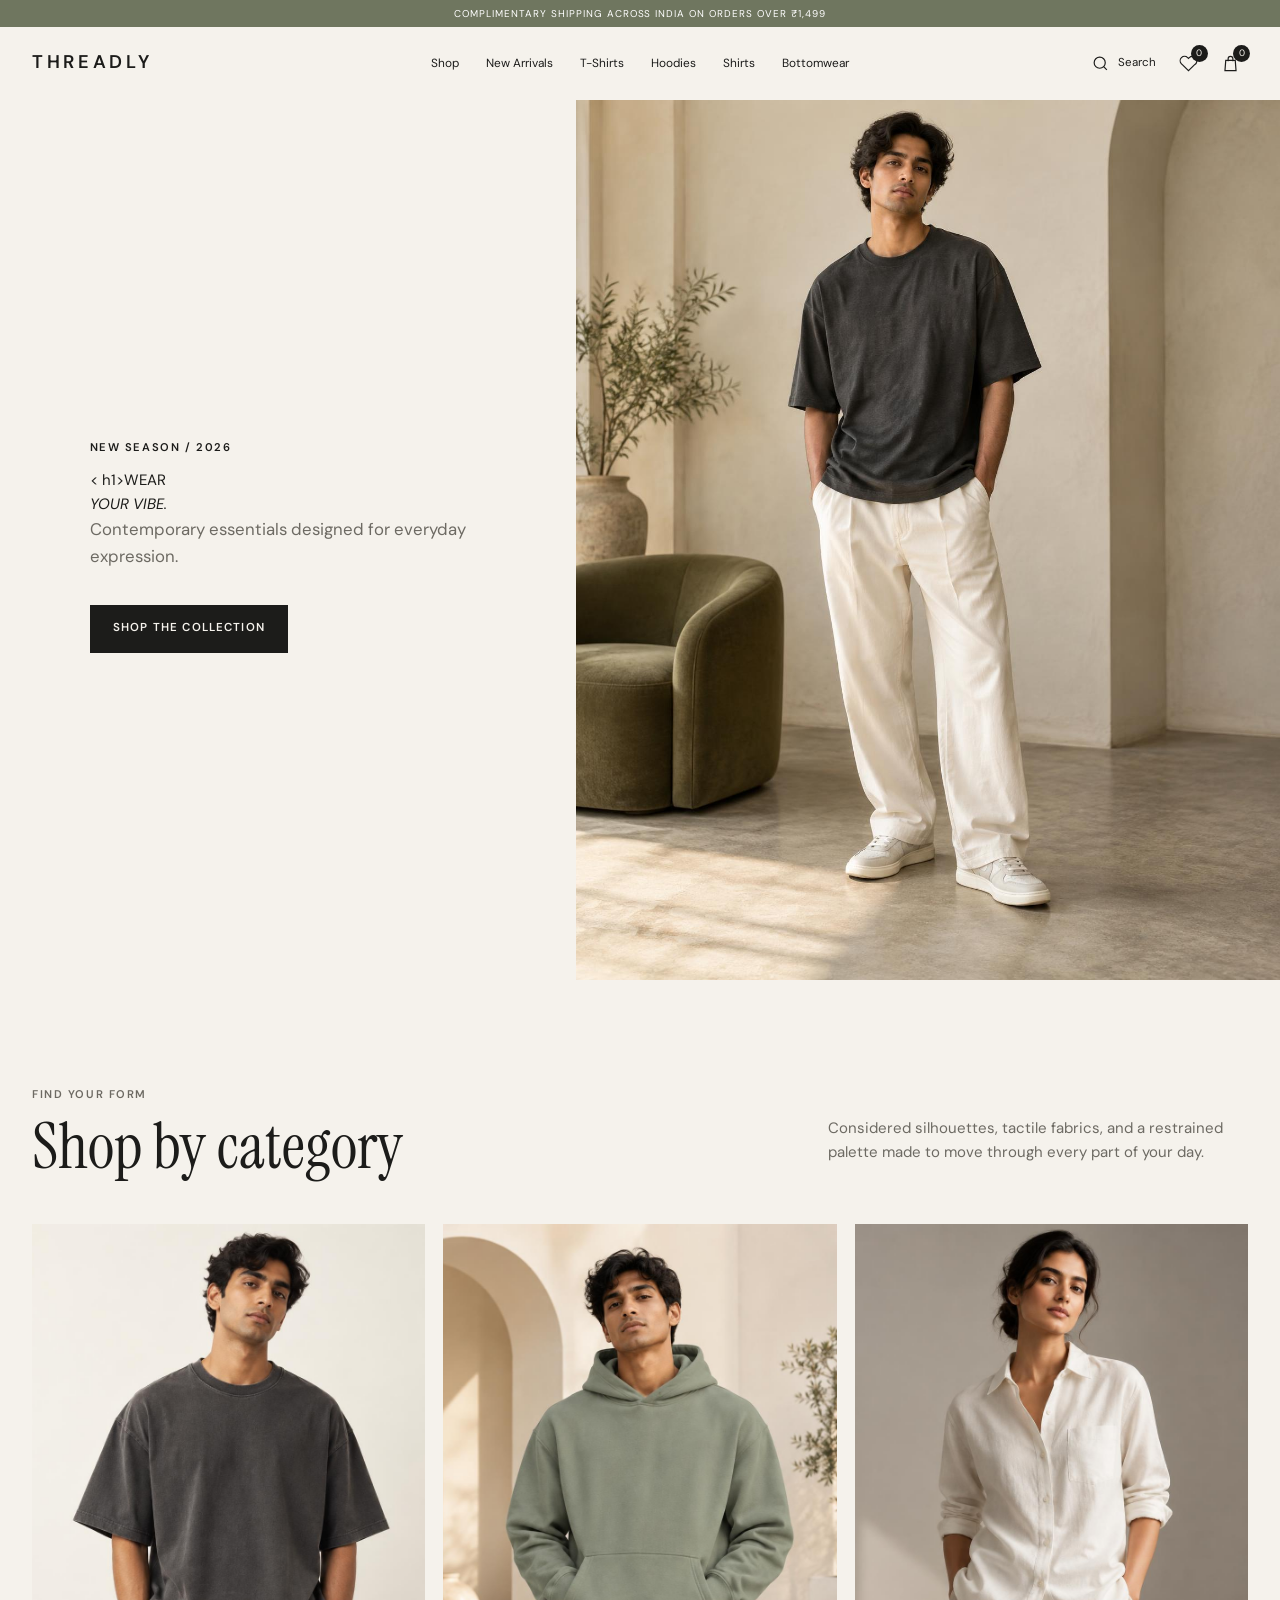
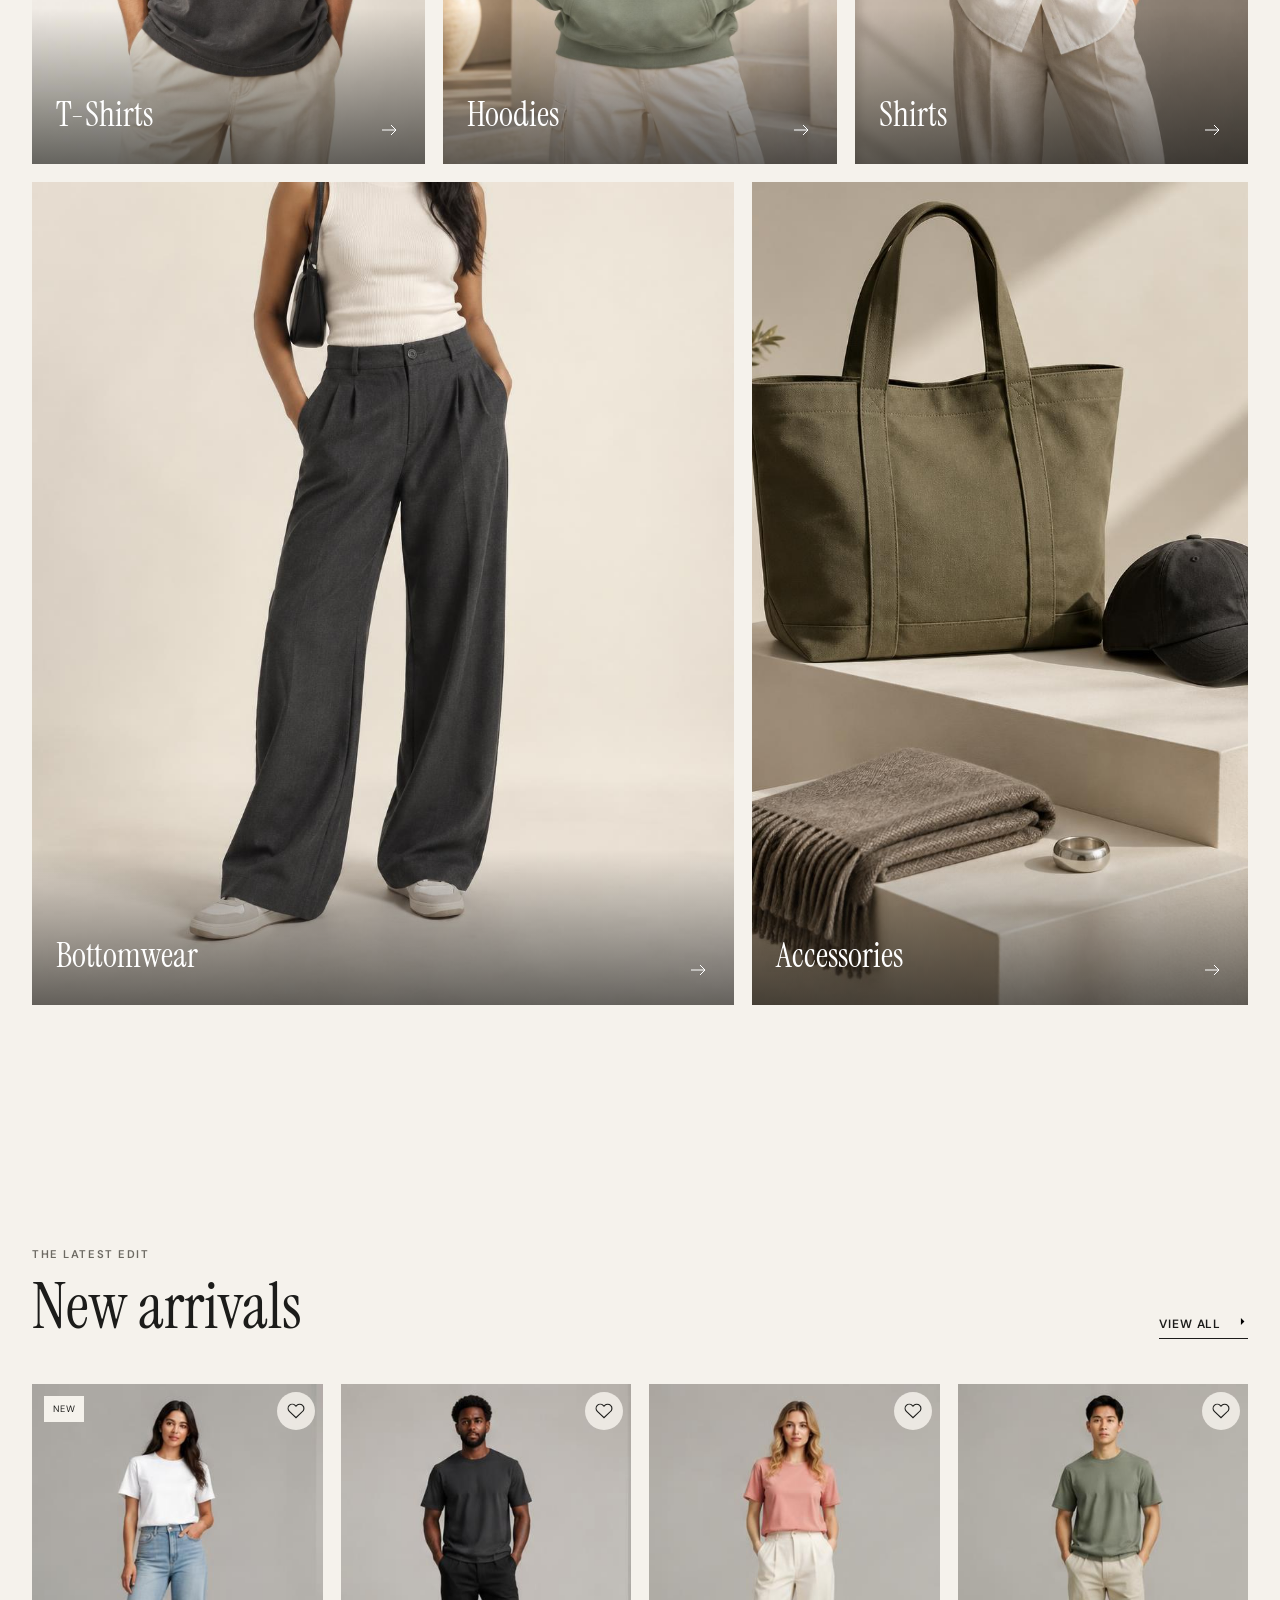
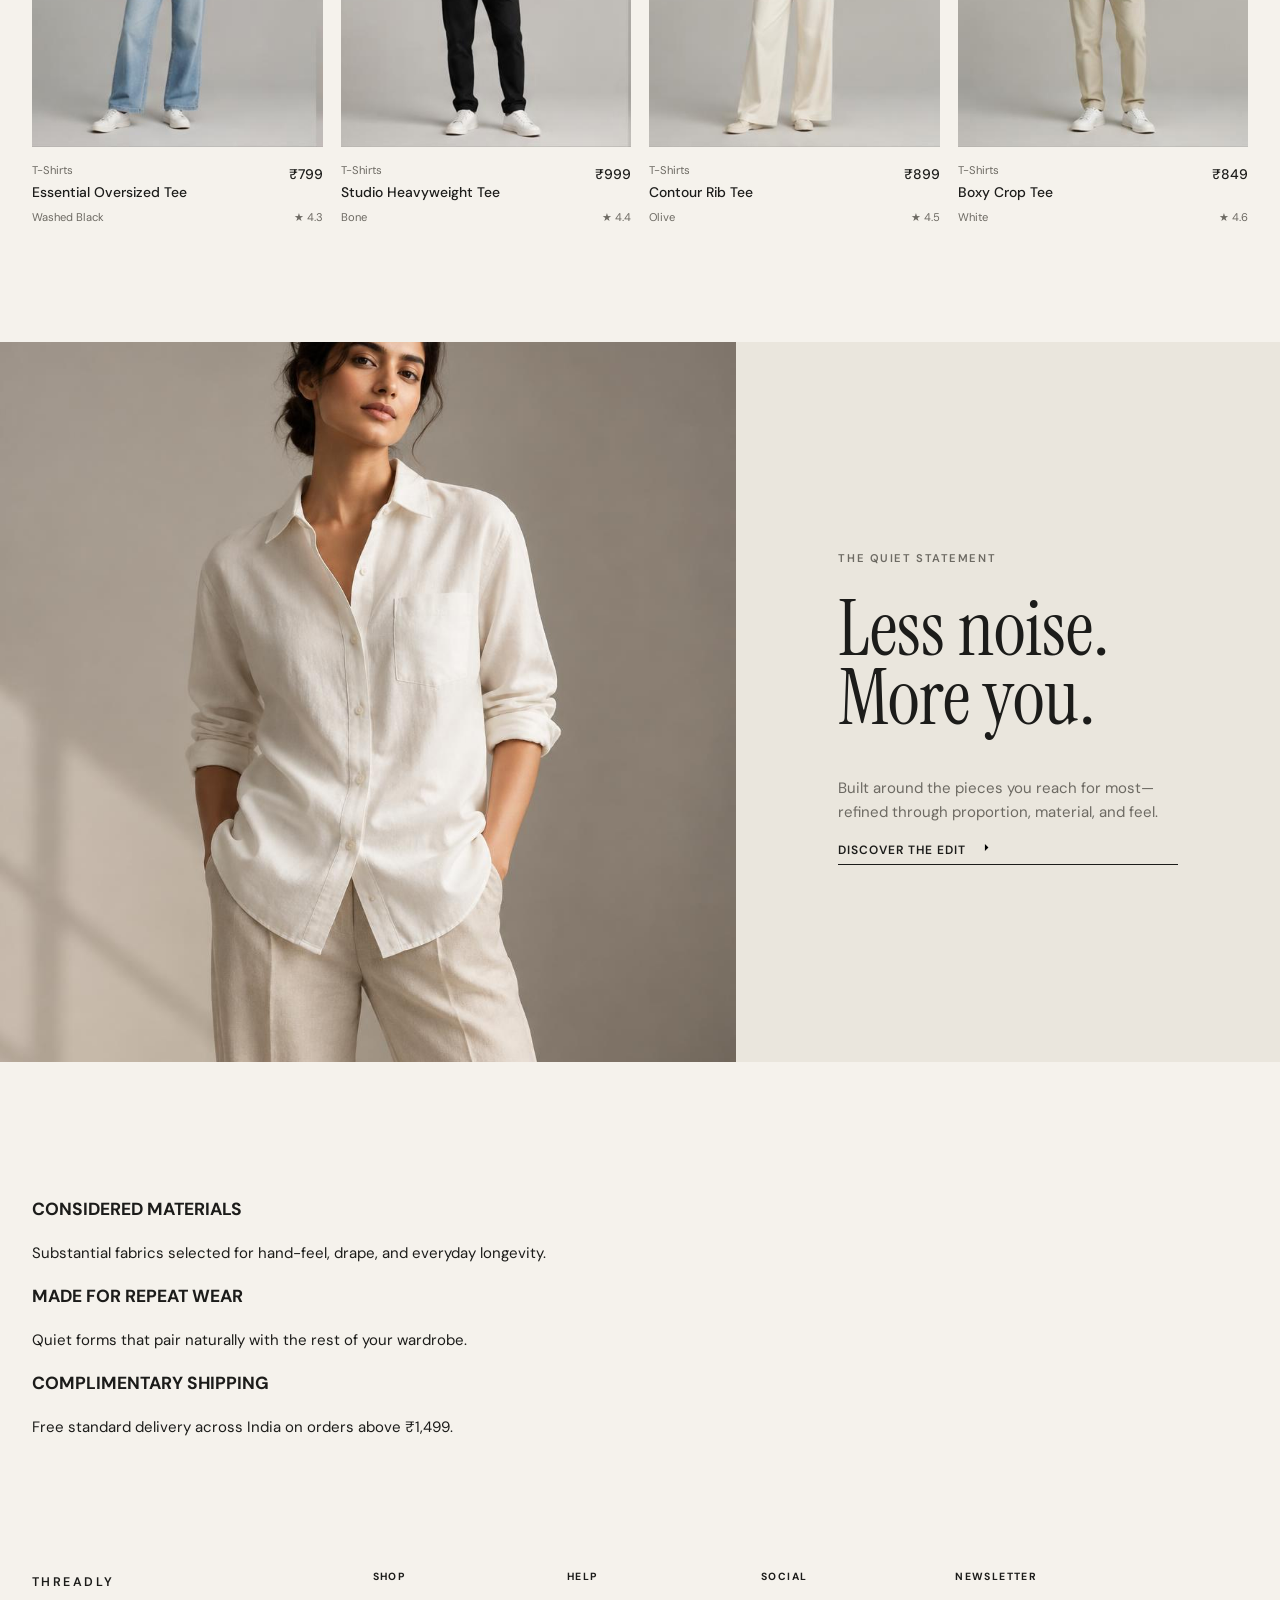
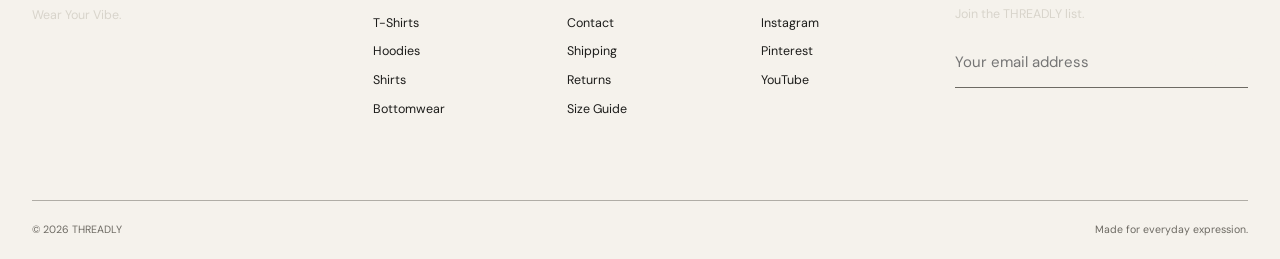
==== index.html @ 4865bc7b "first commit" ====
<!doctype html>
<html lang="en">

<head>
    <meta charset="UTF-8">
    <meta name="viewport" content="width=device-width,initial-scale=1">
    <meta name="description" content="THREADLY — contemporary essentials for everyday expression.">
    <title>THREADLY — Wear Your Vibe.</title>
    <link rel="icon" href="images/logo/favicon.svg">
    <link rel="preconnect" href="https://fonts.googleapis.com">
    <link rel="preconnect" href="https://fonts.gstatic.com" crossorigin>
    <link href="https://fonts.googleapis.com/css2?family=Inter:wght@300;400;500;600;700&display=swap" rel="stylesheet">
    <link rel="stylesheet" href="style.css">
</head>

<body>
    <header class="site-header" data-site-header></header>
    <main id="main">
        <section class="hero">
            <div class="hero-copy">
                <p class="eyebrow">NEW SEASON / 2026</p>
                < h1>WEAR<br><em>YOUR VIBE.</em></h1>
                    <p>Contemporary essentials designed for everyday expression.</p><a class="button"
                        href="products.html">Shop the collection</a>
            </div>
            <div class="hero-image"><img src="images/banners/hero.jpg"
                    alt="Model wearing a charcoal oversized tee and ivory trousers" width="1280" height="1600"></div>
        </section>
        <section class="section shell">
            <div class="section-heading fade-in">
                <div>
                    <p class="eyebrow">FIND YOUR FORM</p>
                    <h2>Shop by category</h2>
                </div>
                <p>Considered silhouettes, tactile fabrics, and a restrained palette made to move through every part of
                    your day.</p>
            </div>
            <div class="category-grid" data-categories></div>
        </section>
        <section class="section shell">
            <div class="section-heading fade-in">
                <div>
                    <p class="eyebrow">THE LATEST EDIT</p>
                    <h2>New arrivals</h2>
                </div><a class="text-link" href="products.html?sort=newest">View all <span data-arrow></span></a>
            </div>
            <div class="product-grid" data-featured></div>
        </section>
        <section class="editorial-band"><img src="images/products/shirts.jpg" alt="Model wearing a relaxed ivory shirt"
                width="1024" height="1200" loading="lazy">
            <div class="editorial-copy fade-in">
                <p class="eyebrow">THE QUIET STATEMENT</p>
                <h2>Less noise.<br>More you.</h2>
                <p>Built around the pieces you reach for most—refined through proportion, material, and feel.</p><a
                    class="text-link" href="products.html">Discover the edit <span data-arrow></span></a>
            </div>
        </section>
        <section class="section shell">
            <div class("values">
                <article class("value">
                    <h3>CONSIDERED MATERIALS</h3>
                    <p>Substantial fabrics selected for hand-feel, drape, and everyday longevity.</p>
                </article>
                <article class("value">
                    <h3>MADE FOR REPEAT WEAR</h3>
                    <p>Quiet forms that pair naturally with the rest of your wardrobe.</p>
                </article>
                <article class("value">
                    <h3>COMPLIMENTARY SHIPPING</h3>
                    <p>Free standard delivery across India on orders above ₹1,499.</p>
                </article>
            </div>
        </section>
    </main>
    <footer class("site-footer" data-site-footer></footer>
    <script src="script.js"></script>
</body>

</html>
---- style.css ----
/* ===== css/style.css ===== */
@import url('https://fonts.googleapis.com/css2?family=DM+Sans:wght@400;500;600&family=Instrument+Serif:ital@0;1&display=swap');

:root {
    --color-bg: #F5F2EC;
    --color-surface: #EAE6DD;
    --color-text: #1C1C1A;
    --color-muted: #6D6A63;
    --color-accent: #6F765F;
    --color-accent-light: #DDE0D4;
    --color-white: #FFFFFF;
    --color-border: #D8D4CB;
    --font-ui: "DM Sans", sans-serif;
    --font-display: "Instrument Serif", serif;
    --radius: 2px;
    --shell: 1440px;
    --nav-height: 72px;
    --ease: 300ms cubic-bezier(.2, .7, .2, 1)
}

* {
    box-sizing: border-box
}

html {
    scroll-behavior: smooth
}

body {
    margin: 0;
    background: var(--color-bg);
    color: var(--color-text);
    font-family: var(--font-ui);
    font-size: 15px;
    line-height: 1.6;
    letter-spacing: 0;
    overflow-x: hidden
}

body.no-scroll {
    overflow: hidden
}

img {
    display: block;
    max-width: 100%;
    object-fit: cover
}

a {
    color: inherit;
    text-decoration: none
}

button,
input,
select {
    font: inherit;
    color: inherit
}

button {
    cursor: pointer
}

button:focus-visible,
a:focus-visible,
input:focus-visible,
select:focus-visible {
    outline: 2px solid var(--color-accent);
    outline-offset: 3px
}

.shell {
    width: min(calc(100% - 64px), var(--shell));
    margin-inline: auto
}

.sr-only {
    position: absolute;
    width: 1px;
    height: 1px;
    padding: 0;
    margin: -1px;
    overflow: hidden;
    clip: rect(0, 0, 0, 0);
    white-space: nowrap;
    border: 0
}

.skip-link {
    position: fixed;
    top: -100px;
    left: 1rem;
    background: var(--color-text);
    color: var(--color-bg);
    padding: .7rem 1rem;
    z-index: 999
}

.skip-link:focus {
    top: 1rem
}

.eyebrow {
    font-size: .7rem;
    font-weight: 600;
    letter-spacing: .14em;
    text-transform: uppercase
}

.button {
    display: inline-flex;
    min-height: 48px;
    align-items: center;
    justify-content: center;
    border: 1px solid var(--color-text);
    background: var(--color-text);
    color: var(--color-bg);
    padding: .8rem 1.4rem;
    font-size: .72rem;
    font-weight: 600;
    letter-spacing: .1em;
    text-transform: uppercase;
    transition: background var(--ease), color var(--ease)
}

.button:hover {
    background: var(--color-accent);
    border-color: var(--color-accent)
}

.button-outline {
    background: transparent;
    color: var(--color-text)
}

.button-outline:hover {
    background: var(--color-text);
    color: var(--color-bg)
}

.text-link {
    display: inline-flex;
    align-items: center;
    gap: .6rem;
    border-bottom: 1px solid;
    padding-bottom: .15rem;
    font-size: .75rem;
    font-weight: 600;
    letter-spacing: .08em;
    text-transform: uppercase
}

.text-link svg {
    width: 17px;
    transition: transform var(--ease)
}

.text-link:hover svg {
    transform: translateX(4px)
}

.announcement {
    height: 27px;
    display: flex;
    align-items: center;
    justify-content: center;
    background: var(--color-accent);
    color: var(--color-white);
    font-size: .62rem;
    letter-spacing: .1em;
    text-transform: uppercase
}

.nav {
    height: var(--nav-height);
    display: grid;
    grid-template-columns: 1fr auto 1fr;
    align-items: center
}

.site-header {
    position: sticky;
    top: 0;
    z-index: 100;
    background: color-mix(in srgb, var(--color-bg) 95%, transparent);
    border-bottom: 1px solid transparent;
    transition: border var(--ease), background var(--ease)
}

.site-header.is-scrolled {
    border-color: var(--color-border);
    backdrop-filter: blur(12px)
}

.wordmark {
    font-weight: 600;
    font-size: 1.15rem;
    letter-spacing: .2em
}

.nav-links {
    display: flex;
    gap: 1.7rem;
    font-size: .74rem
}

.nav-links a,
.footer a {
    transition: color var(--ease)
}

.nav-links a:hover,
.footer a:hover {
    color: var(--color-accent)
}

.nav-actions {
    display: flex;
    align-items: center;
    justify-content: flex-end;
    gap: .45rem
}

.nav-action,
.icon-button {
    position: relative;
    display: inline-flex;
    align-items: center;
    gap: .5rem;
    border: 0;
    background: transparent;
    padding: .5rem;
    font-size: .72rem
}

.nav-action svg,
.icon-button svg {
    width: 19px;
    height: 19px;
    fill: none;
    stroke: currentColor;
    stroke-width: 1.5
}

.count {
    position: absolute;
    top: -1px;
    right: -2px;
    display: grid;
    place-items: center;
    min-width: 17px;
    height: 17px;
    padding: 0 4px;
    border-radius: 20px;
    background: var(--color-text);
    color: var(--color-bg);
    font-size: .58rem
}

.mobile-only {
    display: none
}

.mobile-menu,
.search-panel {
    position: fixed;
    inset: 0;
    z-index: 110;
    background: var(--color-bg);
    opacity: 0;
    visibility: hidden;
    transition: opacity var(--ease), visibility var(--ease)
}

.mobile-menu.is-open,
.search-panel.is-open {
    opacity: 1;
    visibility: visible
}

.mobile-menu-head {
    height: 72px;
    display: flex;
    align-items: center;
    justify-content: space-between;
    padding: 0 24px;
    border-bottom: 1px solid var(--color-border)
}

.mobile-menu-links {
    display: flex;
    flex-direction: column;
    padding: 3rem 24px
}

.mobile-menu-links a {
    font-family: var(--font-display);
    font-size: 2.3rem;
    line-height: 1.45;
    border-bottom: 1px solid var(--color-border)
}

.search-inner {
    padding-top: 17vh
}

.search-inner form {
    max-width: 920px;
    margin: auto
}

.search-line {
    display: grid;
    grid-template-columns: auto 1fr auto;
    align-items: center;
    gap: 1rem;
    border-bottom: 1px solid var(--color-text)
}

.search-line>svg {
    width: 28px;
    fill: none;
    stroke: currentColor
}

.search-line input {
    width: 100%;
    border: 0;
    background: transparent;
    padding: 1rem 0;
    font-family: var(--font-display);
    font-size: clamp(2rem, 5vw, 4.6rem);
    outline: 0
}

.search-line input::placeholder {
    color: var(--color-muted)
}

.hero {
    display: grid;
    grid-template-columns: .9fr 1.1fr;
    min-height: calc(100vh - 99px);
    max-height: 860px
}

.hero-copy {
    display: flex;
    flex-direction: column;
    justify-content: center;
    padding: 7vw
}

.hero h1 {
    margin: 1.7rem 0 1.4rem;
    font-family: var(--font-display);
    font-weight: 400;
    font-size: clamp(4.5rem, 8vw, 8.5rem);
    line-height: .78
}

.hero h1 em {
    font-weight: 400;
    color: var(--color-accent)
}

.hero-copy>p:not(.eyebrow) {
    max-width: 390px;
    margin: 0 0 2.2rem;
    color: var(--color-muted);
    font-size: 1.05rem
}

.hero-copy .button {
    align-self: flex-start
}

.hero-image {
    min-height: 560px;
    overflow: hidden
}

.hero-image img {
    width: 100%;
    height: 100%;
    object-position: center 28%
}

.section {
    padding: clamp(5rem, 9vw, 9rem) 0
}

.section-heading {
    display: flex;
    align-items: end;
    justify-content: space-between;
    margin-bottom: 2.8rem
}

.section-heading h2 {
    margin: 0;
    font-family: var(--font-display);
    font-size: clamp(2.7rem, 5vw, 5rem);
    font-weight: 400;
    line-height: 1
}

.section-heading p {
    max-width: 420px;
    color: var(--color-muted)
}

.category-grid {
    display: grid;
    grid-template-columns: repeat(12, 1fr);
    gap: 18px
}

.category-card {
    position: relative;
    grid-column: span 4;
    min-height: 540px;
    overflow: hidden;
    background: var(--color-surface)
}

.category-card:nth-child(4) {
    grid-column: span 7
}

.category-card:nth-child(5) {
    grid-column: span 5
}

.category-card img {
    width: 100%;
    height: 100%;
    transition: transform 600ms ease
}

.category-card:hover img {
    transform: scale(1.025)
}

.category-label {
    position: absolute;
    inset: auto 0 0;
    padding: 5rem 1.5rem 1.4rem;
    color: var(--color-white);
    background: linear-gradient(transparent, color-mix(in srgb, var(--color-text) 65%, transparent));
    display: flex;
    align-items: end;
    justify-content: space-between
}

.category-label h3 {
    margin: 0;
    font-family: var(--font-display);
    font-weight: 400;
    font-size: 2.1rem
}

.category-label svg {
    width: 24px;
    fill: none;
    stroke: currentColor
}

.product-grid {
    display: grid;
    grid-template-columns: repeat(4, 1fr);
    gap: 36px 18px
}

.product-card {
    min-width: 0
}

.product-media {
    position: relative;
    overflow: hidden;
    background: var(--color-surface);
    aspect-ratio: 4/5
}

.product-media>a,
.product-media img {
    width: 100%;
    height: 100%
}

.product-media img {
    transition: transform 600ms ease
}

.product-card:hover .product-media img {
    transform: scale(1.025)
}

.badge {
    position: absolute;
    top: 12px;
    left: 12px;
    background: var(--color-bg);
    padding: .35rem .55rem;
    font-size: .58rem;
    letter-spacing: .1em
}

.heart {
    position: absolute;
    top: 8px;
    right: 8px;
    display: grid;
    place-items: center;
    width: 38px;
    height: 38px;
    border: 0;
    border-radius: 50%;
    background: color-mix(in srgb, var(--color-bg) 86%, transparent);
    transition: transform var(--ease), color var(--ease)
}

.heart:hover {
    transform: scale(1.08)
}

.heart svg {
    width: 18px;
    fill: none;
    stroke: currentColor;
    stroke-width: 1.5
}

.heart.is-active {
    color: var(--color-accent)
}

.heart.is-active svg {
    fill: currentColor
}

.quick-add {
    position: absolute;
    left: 12px;
    right: 12px;
    bottom: 12px;
    min-height: 42px;
    border: 0;
    background: var(--color-bg);
    font-size: .68rem;
    font-weight: 600;
    letter-spacing: .08em;
    text-transform: uppercase;
    transform: translateY(130%);
    transition: transform var(--ease)
}

.product-card:hover .quick-add,
.quick-add:focus-visible {
    transform: translateY(0)
}

.product-info {
    display: flex;
    justify-content: space-between;
    gap: 1rem;
    padding-top: .9rem
}

.product-info h3,
.product-price {
    margin: .1rem 0 0;
    font-size: .87rem;
    font-weight: 500
}

.product-category,
.product-meta {
    margin: 0;
    color: var(--color-muted);
    font-size: .7rem
}

.product-meta {
    display: flex;
    justify-content: space-between;
    margin-top: .35rem
}

.editorial-band {
    display: grid;
    grid-template-columns: 1.15fr .85fr;
    background: var(--color-surface)
}

.editorial-band img {
    width: 100%;
    height: 100%;
    max-height: 720px
}

.editorial-copy {
    display: flex;
    flex-direction: column;
    justify-content: center;
    padding: clamp(3rem, 8vw, 8rem)
}

.editorial-copy h2 {
    font-family: var(--font-display);
    font-size: clamp(3rem, 6vw, 6rem);
    font-weight: 400;
    line-height: .9;
    margin: 1rem 0 1.7rem
}

.editorial-copy p {
    color: var(--color-muted);
    max-width: 430px
}

.values {
    display: grid;
    grid-template-columns: repeat(3, 1fr);
    gap: 2rem;
    border-top: 1px solid var(--color-border);
    border-bottom: 1px solid var(--color-border);
    padding: 2.2rem 0
}

.value h3 {
    font-size: .75rem;
    letter-spacing: .08em
}

.value p {
    max-width: 330px;
    color: var(--color-muted);
    font-size: .82rem
}

.site-footer {
    background: var(--color-text);
    color: var(--color-bg);
    padding-top: 5rem
}

.footer {
    display: grid;
    grid-template-columns: 2fr repeat(3, 1fr) 2fr;
    gap: 3rem;
    padding-bottom: 5rem
}

.wordmark-large {
    font-size: 1.5rem
}

.footer-brand p,
.newsletter p {
    color: var(--color-border)
}

.footer h2 {
    font-size: .65rem;
    letter-spacing: .13em;
    margin: 0 0 1.2rem
}

.footer>div:not(.footer-brand):not(.newsletter) {
    display: flex;
    flex-direction: column;
    gap: .55rem
}

.footer a,
.footer p {
    font-size: .78rem
}

.newsletter form>div {
    display: flex;
    border-bottom: 1px solid var(--color-muted)
}

.newsletter input {
    min-width: 0;
    flex: 1;
    border: 0;
    background: transparent;
    padding: .8rem 0;
    color: var(--color-bg);
    outline: 0
}

.newsletter button {
    border: 0;
    background: transparent;
    color: var(--color-bg);
    font-size: .68rem;
    text-transform: uppercase
}

.footer-bottom {
    display: flex;
    justify-content: space-between;
    border-top: 1px solid color-mix(in srgb, var(--color-muted) 50%, transparent);
    padding: 1.3rem 0;
    color: var(--color-muted);
    font-size: .66rem
}

.toast-region {
    position: fixed;
    z-index: 200;
    right: 20px;
    bottom: 20px;
    display: grid;
    gap: 8px
}

.toast {
    min-width: 230px;
    background: var(--color-text);
    color: var(--color-bg);
    padding: .85rem 1rem;
    font-size: .76rem;
    animation: toast-in 300ms ease
}

.fade-in {
    opacity: 0;
    transform: translateY(15px);
    transition: opacity 500ms ease, transform 500ms ease
}

.fade-in.visible {
    opacity: 1;
    transform: none
}

@keyframes toast-in {
    from {
        opacity: 0;
        transform: translateY(8px)
    }
}

@media(max-width:1050px) {
    .nav-links {
        display: none
    }

    .nav {
        grid-template-columns: 1fr auto 1fr
    }

    .mobile-only {
        display: inline-flex
    }

    .product-grid {
        grid-template-columns: repeat(3, 1fr)
    }

    .footer {
        grid-template-columns: 2fr repeat(3, 1fr)
    }

    .newsletter {
        grid-column: 1/-1;
        max-width: 500px
    }
}

@media(max-width:760px) {
    .shell {
        width: min(calc(100% - 32px), var(--shell))
    }

    .desktop-only {
        display: none
    }

    .announcement {
        font-size: .53rem;
        text-align: center;
        padding: 0 10px
    }

    .hero {
        grid-template-columns: 1fr;
        min-height: auto;
        max-height: none
    }

    .hero-copy {
        padding: 5rem 24px 4rem
    }

    .hero h1 {
        font-size: clamp(4.2rem, 22vw, 6.5rem)
    }

    .hero-image {
        min-height: 65vh
    }

    .section {
        padding: 5rem 0
    }

    .section-heading {
        display: block
    }

    .section-heading p {
        margin-top: 1rem
    }

    .category-grid {
        grid-template-columns: 1fr 1fr;
        gap: 10px
    }

    .category-card,
    .category-card:nth-child(4),
    .category-card:nth-child(5) {
        grid-column: auto;
        min-height: 340px
    }

    .category-card:first-child {
        grid-column: 1/-1;
        min-height: 500px
    }

    .category-label {
        padding: 4rem 1rem 1rem
    }

    .category-label h3 {
        font-size: 1.55rem
    }

    .product-grid {
        grid-template-columns: repeat(2, minmax(0, 1fr));
        gap: 28px 10px
    }

    .product-info {
        display: block
    }

    .product-price {
        margin-top: .4rem
    }

    .quick-add {
        transform: none;
        font-size: .6rem;
        min-height: 36px
    }

    .editorial-band {
        grid-template-columns: 1fr
    }

    .editorial-band img {
        height: 66vh
    }

    .values {
        grid-template-columns: 1fr;
        gap: 1rem
    }

    .value {
        border-bottom: 1px solid var(--color-border)
    }

    .footer {
        grid-template-columns: 1fr 1fr;
        gap: 2.5rem 1.5rem
    }

    .footer-brand,
    .newsletter {
        grid-column: 1/-1
    }

    .footer-bottom {
        display: block
    }

    .search-line input {
        font-size: 2rem
    }

    .toast-region {
        left: 16px;
        right: 16px
    }

    .toast {
        text-align: center
    }

    .product-category,
    .product-meta {
        font-size: .62rem
    }
}

@media(prefers-reduced-motion:reduce) {

    *,
    *::before,
    *::after {
        scroll-behavior: auto !important;
        animation-duration: .01ms !important;
        transition-duration: .01ms !important
    }

    .fade-in {
        opacity: 1;
        transform: none
    }
}


/* ===== css/products.css ===== */
.shop-header {
    padding: 5rem 0 3rem
}

.shop-header h1,
.page-title {
    margin: 0;
    font-family: var(--font-display);
    font-size: clamp(3.5rem, 7vw, 7rem);
    font-weight: 400;
    line-height: 1
}

.shop-header p {
    max-width: 500px;
    color: var(--color-muted)
}

.shop-layout {
    display: grid;
    grid-template-columns: 230px 1fr;
    gap: 4rem;
    padding-bottom: 8rem
}

.filters {
    position: sticky;
    top: 120px;
    align-self: start
}

.filter-group {
    border-top: 1px solid var(--color-border);
    padding: 1.4rem 0
}

.filter-group h2 {
    font-size: .7rem;
    letter-spacing: .1em;
    margin: 0 0 1rem
}

.filter-list {
    display: grid;
    gap: .65rem
}

.filter-list label {
    display: flex;
    align-items: center;
    gap: .7rem;
    color: var(--color-muted);
    font-size: .78rem
}

.filter-list input {
    accent-color: var(--color-accent)
}

.range {
    width: 100%
}

.filter-value {
    font-size: .72rem;
    color: var(--color-muted)
}

.clear-filters {
    border: 0;
    border-bottom: 1px solid;
    background: transparent;
    padding: 0;
    font-size: .7rem
}

.shop-toolbar {
    display: flex;
    align-items: center;
    justify-content: space-between;
    gap: 1rem;
    margin-bottom: 1.5rem
}

.shop-toolbar p {
    font-size: .72rem;
    color: var(--color-muted)
}

.shop-toolbar select {
    border: 0;
    border-bottom: 1px solid var(--color-border);
    background: transparent;
    padding: .5rem 2rem .5rem 0;
    font-size: .72rem
}

.inline-search {
    display: none;
    margin-bottom: 2rem;
    border-bottom: 1px solid var(--color-border)
}

.inline-search input {
    width: 100%;
    border: 0;
    background: transparent;
    padding: .8rem 0;
    outline: 0
}

.empty-state {
    grid-column: 1/-1;
    text-align: center;
    padding: 8rem 1rem;
    border-top: 1px solid var(--color-border)
}

.empty-state h2 {
    font-family: var(--font-display);
    font-size: 2.5rem;
    font-weight: 400;
    margin: 0
}

.empty-state p {
    color: var(--color-muted)
}

.filter-toggle {
    display: none
}

@media(max-width:850px) {
    .shop-layout {
        grid-template-columns: 1fr;
        gap: 1rem
    }

    .filters {
        display: none;
        position: static;
        border-bottom: 1px solid var(--color-border);
        grid-template-columns: repeat(2, 1fr);
        gap: 0 2rem
    }

    .filters.is-open {
        display: grid
    }

    .filter-toggle {
        display: inline-flex;
        border: 1px solid var(--color-border);
        background: transparent;
        padding: .55rem .8rem;
        font-size: .68rem;
        text-transform: uppercase
    }

    .shop-toolbar {
        flex-wrap: wrap
    }

    .shop-layout .product-grid {
        grid-template-columns: repeat(2, minmax(0, 1fr))
    }
}


/* ===== css/product.css ===== */
.product-page {
    padding: 3rem 0 8rem
}

.breadcrumbs {
    margin-bottom: 2rem;
    color: var(--color-muted);
    font-size: .7rem
}

.product-layout {
    display: grid;
    grid-template-columns: 1.1fr .9fr;
    gap: clamp(3rem, 7vw, 8rem)
}

.product-gallery {
    display: grid;
    grid-template-columns: 1fr 1fr;
    gap: 12px;
    align-self: start
}

.product-gallery figure {
    margin: 0;
    background: var(--color-surface);
    overflow: hidden
}

.product-gallery figure:first-child {
    grid-column: 1/-1
}

.product-gallery img {
    width: 100%;
    aspect-ratio: 4/5
}

.product-gallery figure:nth-child(2) img {
    filter: saturate(.8) brightness(.94)
}

.product-gallery figure:nth-child(3) img {
    object-position: 70% center;
    transform: scale(1.08)
}

.product-panel {
    position: sticky;
    top: 130px;
    align-self: start
}

.product-panel h1 {
    font-family: var(--font-display);
    font-size: clamp(2.8rem, 5vw, 4.8rem);
    font-weight: 400;
    line-height: 1;
    margin: .4rem 0 1rem
}

.product-rating {
    display: flex;
    gap: 1.5rem;
    color: var(--color-muted);
    font-size: .75rem
}

.detail-price {
    font-size: 1.3rem;
    margin: 1.5rem 0
}

.detail-description {
    color: var(--color-muted);
    max-width: 550px
}

.option-head {
    display: flex;
    justify-content: space-between;
    font-size: .72rem;
    margin-top: 2rem
}

.size-options {
    display: flex;
    flex-wrap: wrap;
    gap: 8px
}

.size-option {
    min-width: 48px;
    height: 43px;
    border: 1px solid var(--color-border);
    background: transparent
}

.size-option.is-active {
    background: var(--color-text);
    color: var(--color-bg);
    border-color: var(--color-text)
}

.quantity-row {
    display: flex;
    align-items: center;
    justify-content: space-between;
    margin: 1.8rem 0
}

.quantity {
    display: flex;
    border: 1px solid var(--color-border)
}

.quantity button {
    width: 40px;
    height: 42px;
    border: 0;
    background: transparent
}

.quantity span {
    display: grid;
    place-items: center;
    width: 35px
}

.product-actions {
    display: grid;
    grid-template-columns: 1fr auto;
    gap: 10px
}

.product-actions .heart-large {
    min-width: 52px
}

.detail-accordions {
    margin-top: 2.5rem;
    border-top: 1px solid var(--color-border)
}

.detail-accordions details {
    border-bottom: 1px solid var(--color-border);
    padding: 1rem 0
}

.detail-accordions summary {
    cursor: pointer;
    font-size: .76rem;
    font-weight: 600;
    letter-spacing: .05em
}

.detail-accordions p {
    color: var(--color-muted);
    font-size: .8rem
}

.availability {
    display: flex;
    align-items: center;
    gap: .5rem;
    color: var(--color-accent);
    font-size: .72rem;
    margin-top: 1rem
}

.availability::before {
    content: "";
    width: 7px;
    height: 7px;
    border-radius: 50%;
    background: var(--color-accent)
}

@media(max-width:850px) {
    .product-layout {
        grid-template-columns: 1fr
    }

    .product-panel {
        position: static
    }

    .product-page {
        padding-top: 1.5rem
    }

    .product-gallery {
        display: flex;
        overflow: auto;
        scroll-snap-type: x mandatory
    }

    .product-gallery figure,
    .product-gallery figure:first-child {
        min-width: 88%;
        scroll-snap-align: start
    }

    .product-actions {
        grid-template-columns: 1fr auto
    }
}


/* ===== css/cart.css ===== */
.collection-page {
    padding: 5rem 0 8rem
}

.collection-page>.page-title {
    margin-bottom: 3rem
}

.cart-layout {
    display: grid;
    grid-template-columns: 1.35fr .65fr;
    gap: clamp(3rem, 7vw, 8rem)
}

.cart-list {
    border-top: 1px solid var(--color-border)
}

.cart-item {
    display: grid;
    grid-template-columns: 140px 1fr auto;
    gap: 1.4rem;
    padding: 1.4rem 0;
    border-bottom: 1px solid var(--color-border)
}

.cart-item img {
    width: 140px;
    height: 175px;
    aspect-ratio: 4/5
}

.cart-item h2 {
    font-family: var(--font-display);
    font-size: 1.5rem;
    font-weight: 400;
    margin: 0
}

.cart-item p {
    font-size: .72rem;
    color: var(--color-muted);
    margin: .2rem 0
}

.cart-item-controls {
    display: flex;
    align-items: end;
    justify-content: space-between;
    margin-top: 1rem
}

.remove-link {
    border: 0;
    border-bottom: 1px solid;
    background: transparent;
    padding: 0;
    color: var(--color-muted);
    font-size: .68rem
}

.cart-item-price {
    text-align: right;
    font-size: .85rem
}

.summary {
    position: sticky;
    top: 130px;
    align-self: start;
    background: var(--color-surface);
    padding: 2rem
}

.summary h2 {
    font-family: var(--font-display);
    font-size: 2rem;
    font-weight: 400;
    margin: 0 0 1.5rem
}

.summary-line {
    display: flex;
    justify-content: space-between;
    padding: .55rem 0;
    font-size: .78rem
}

.summary-total {
    border-top: 1px solid var(--color-border);
    margin-top: 1rem;
    padding-top: 1.2rem;
    font-size: 1rem;
    font-weight: 600
}

.summary .button {
    width: 100%;
    margin-top: 1.5rem
}

.summary-note {
    text-align: center;
    color: var(--color-muted);
    font-size: .65rem
}

.wishlist-grid {
    display: grid;
    grid-template-columns: repeat(4, 1fr);
    gap: 36px 18px
}

.empty-collection {
    text-align: center;
    padding: 7rem 1rem;
    border-top: 1px solid var(--color-border)
}

.empty-collection h2 {
    font-family: var(--font-display);
    font-size: 3rem;
    font-weight: 400;
    margin: 0
}

.empty-collection p {
    color: var(--color-muted);
    margin-bottom: 2rem
}

@media(max-width:850px) {
    .cart-layout {
        grid-template-columns: 1fr
    }

    .summary {
        position: static
    }

    .wishlist-grid {
        grid-template-columns: repeat(2, minmax(0, 1fr))
    }
}

@media(max-width:560px) {
    .cart-item {
        grid-template-columns: 100px 1fr
    }

    .cart-item img {
        width: 100px;
        height: 125px
    }

    .cart-item-price {
        grid-column: 2;
        text-align: left
    }

    .cart-item-controls {
        align-items: center
    }

    .collection-page {
        padding-top: 3rem
    }
}


/* ===== css/wishlist.css ===== */
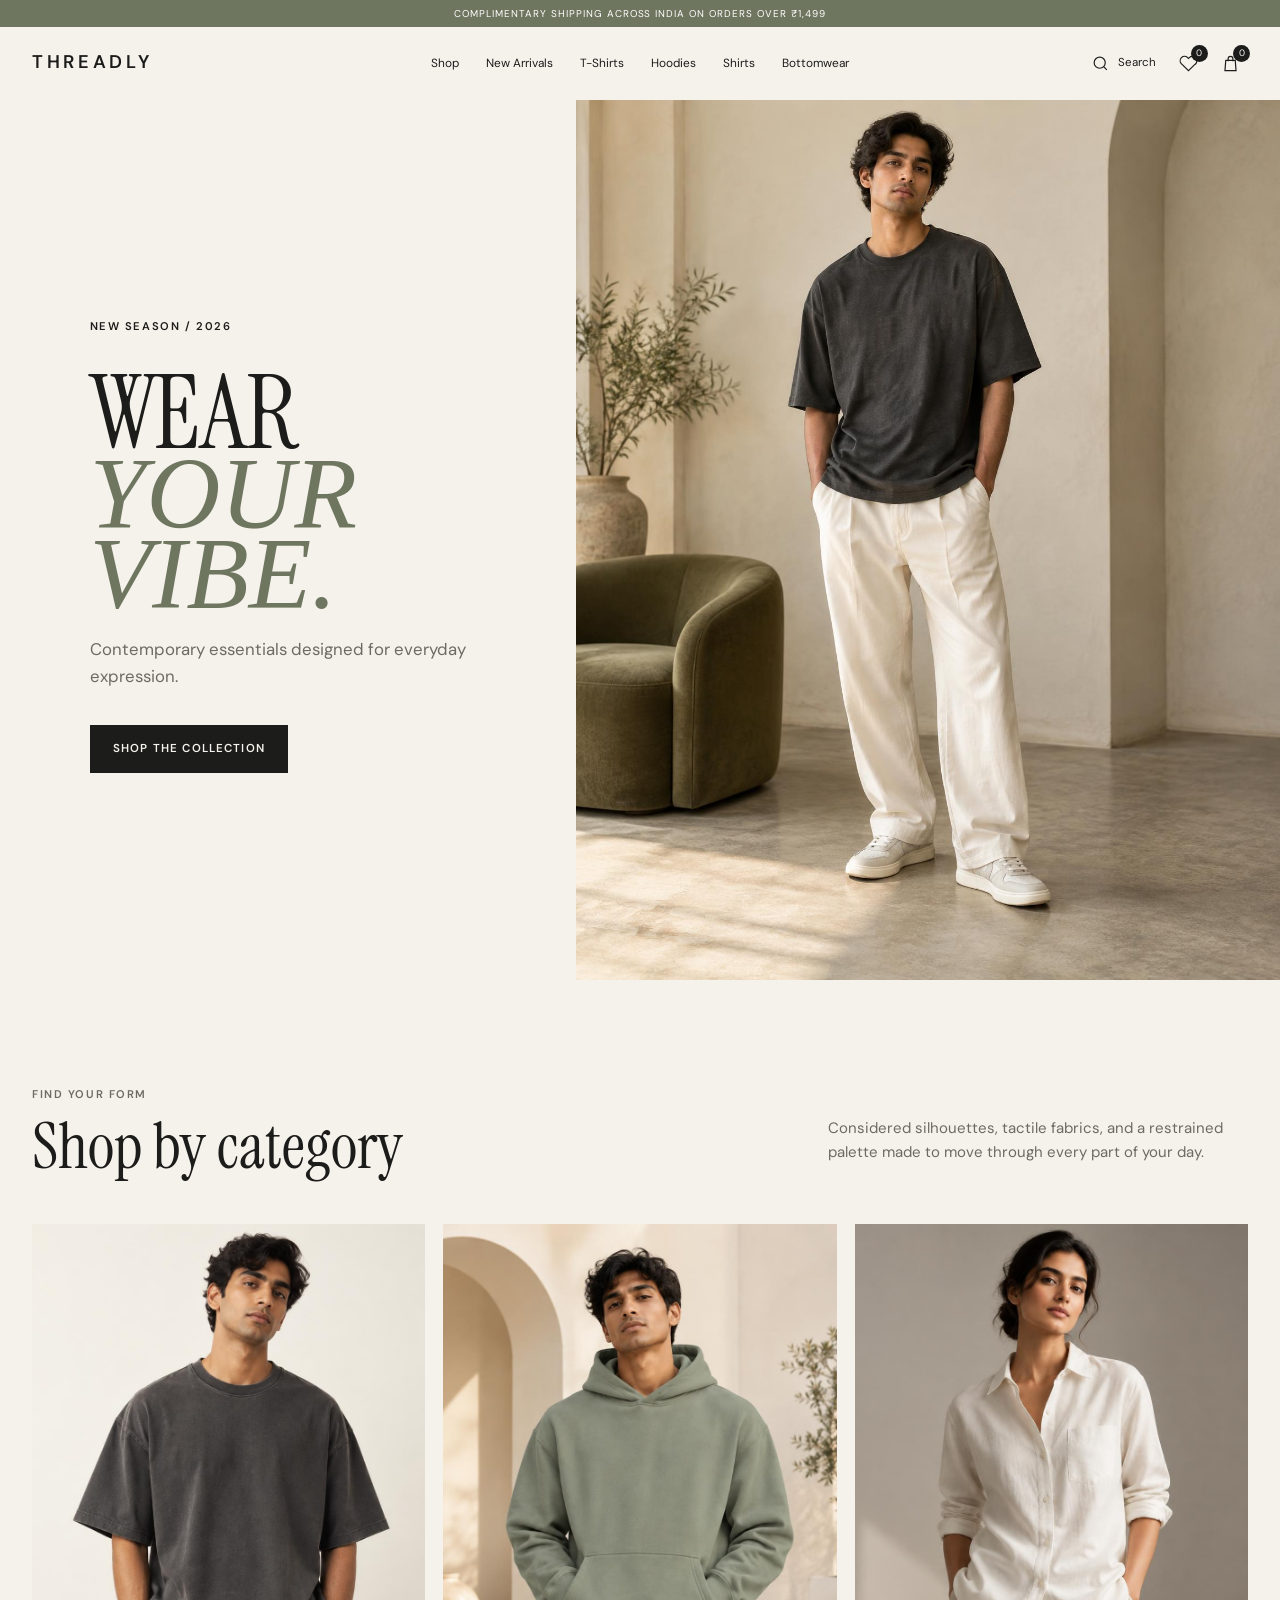
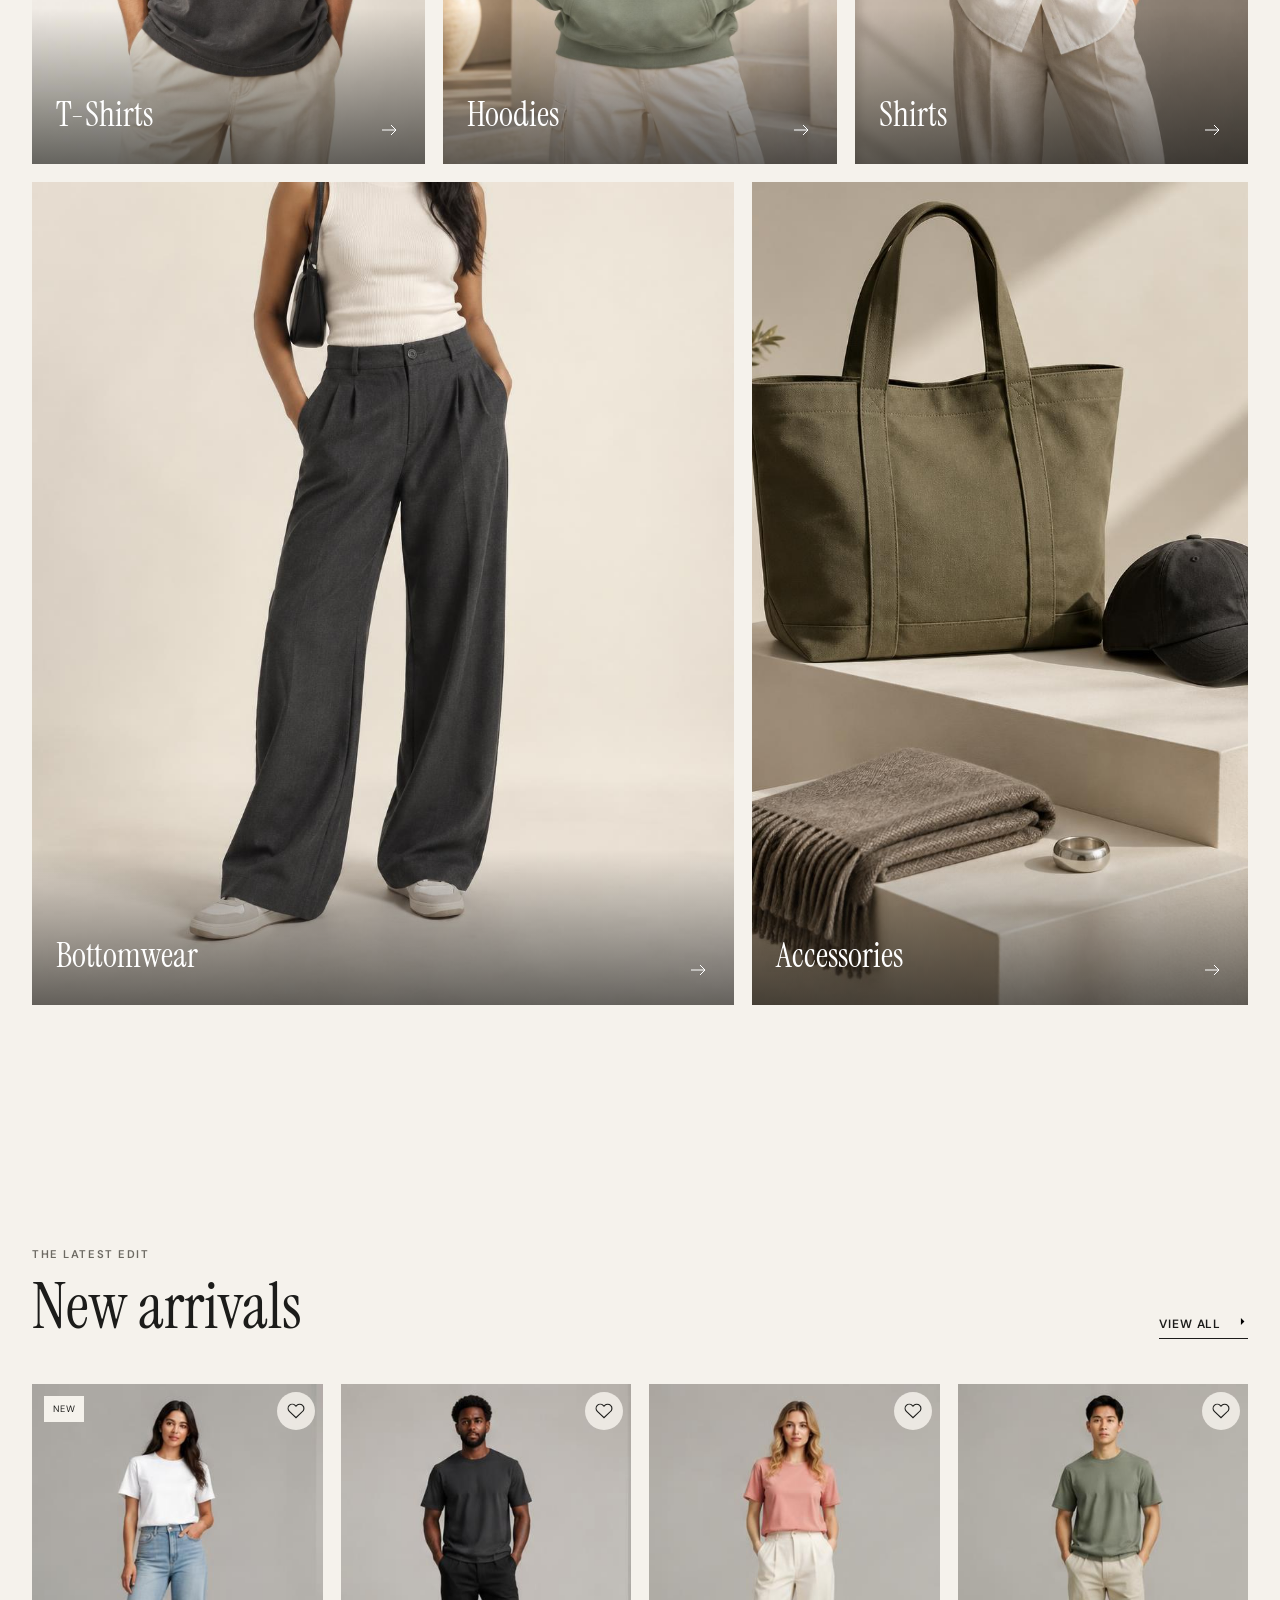
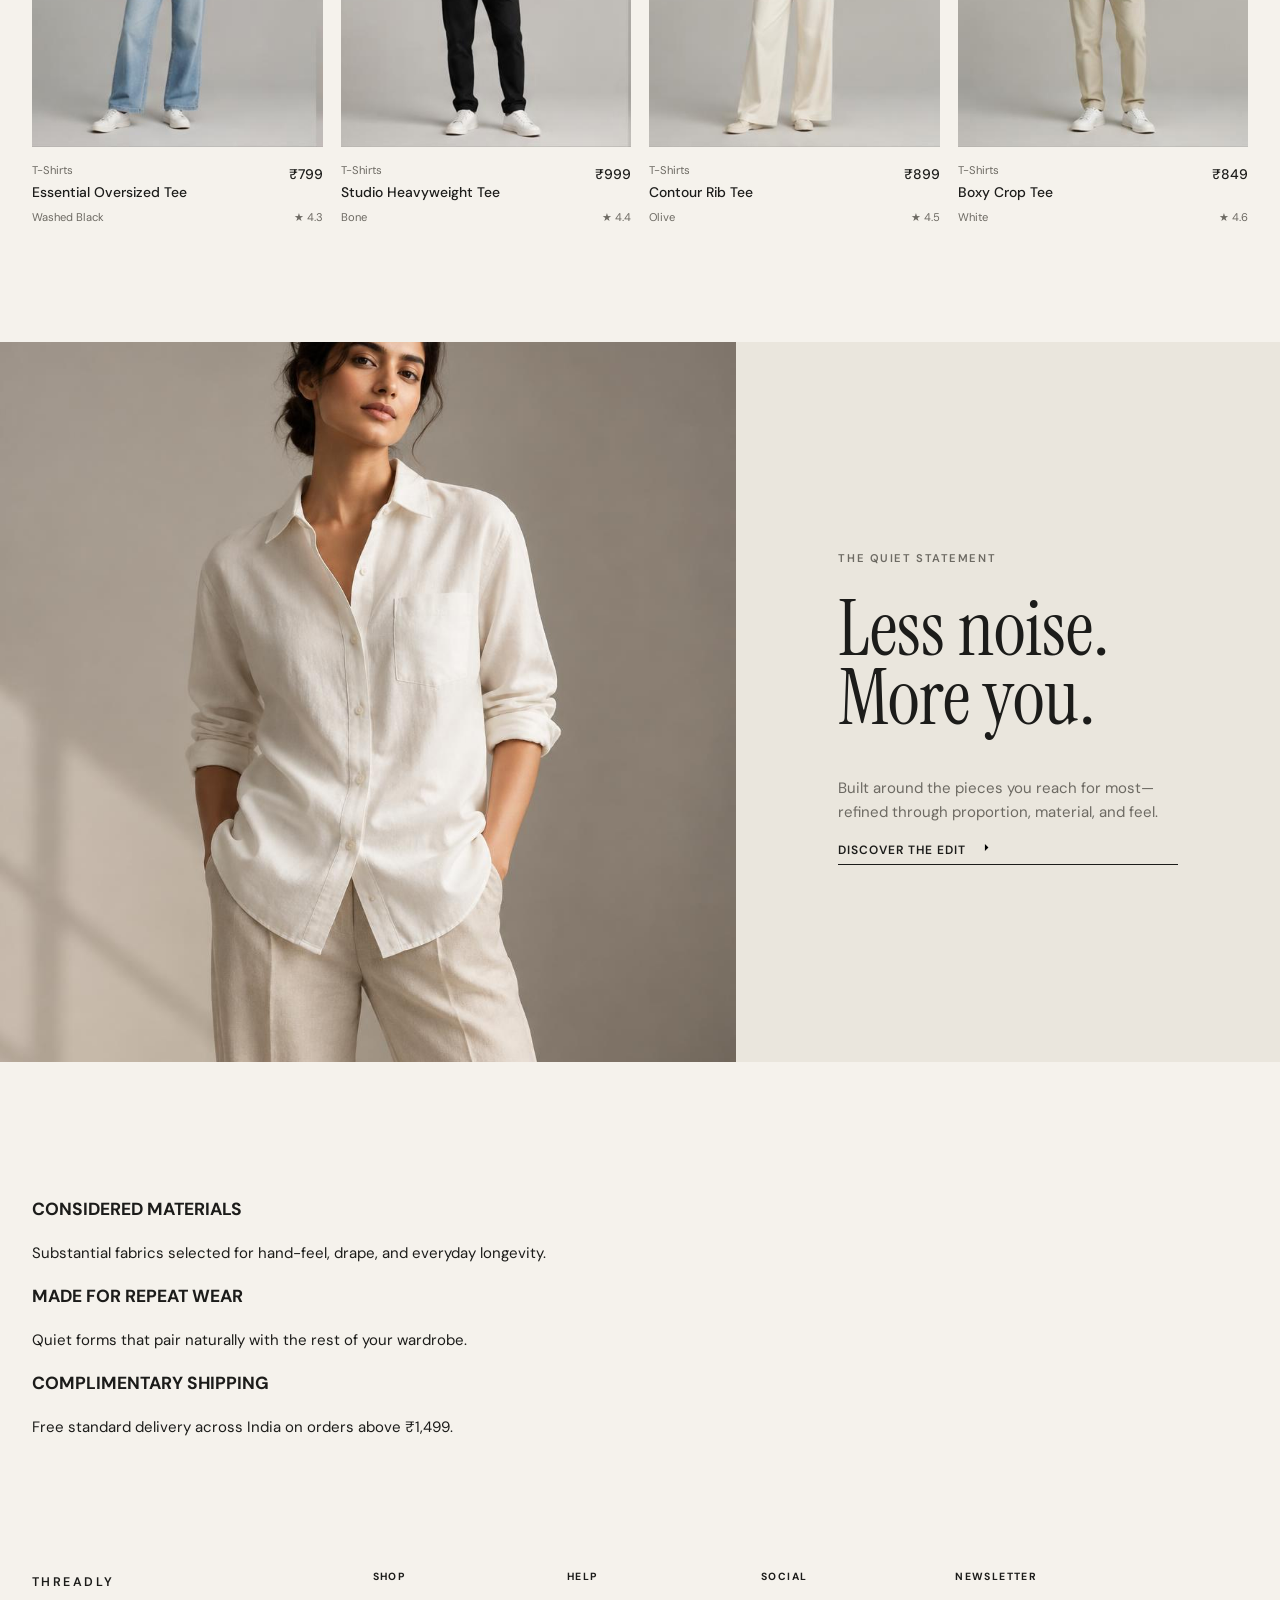
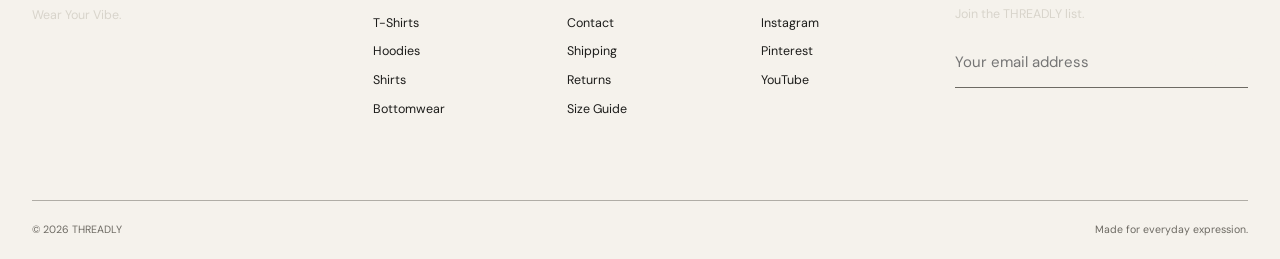
==== commit 688886e2: "initial commit" ====
--- a/index.html
+++ b/index.html
@@ -19,7 +19,7 @@
         <section class="hero">
             <div class="hero-copy">
                 <p class="eyebrow">NEW SEASON / 2026</p>
-                < h1>WEAR<br><em>YOUR VIBE.</em></h1>
+                <h1>WEAR<br><em>YOUR VIBE.</em></h1>
                     <p>Contemporary essentials designed for everyday expression.</p><a class="button"
                         href="products.html">Shop the collection</a>
             </div>
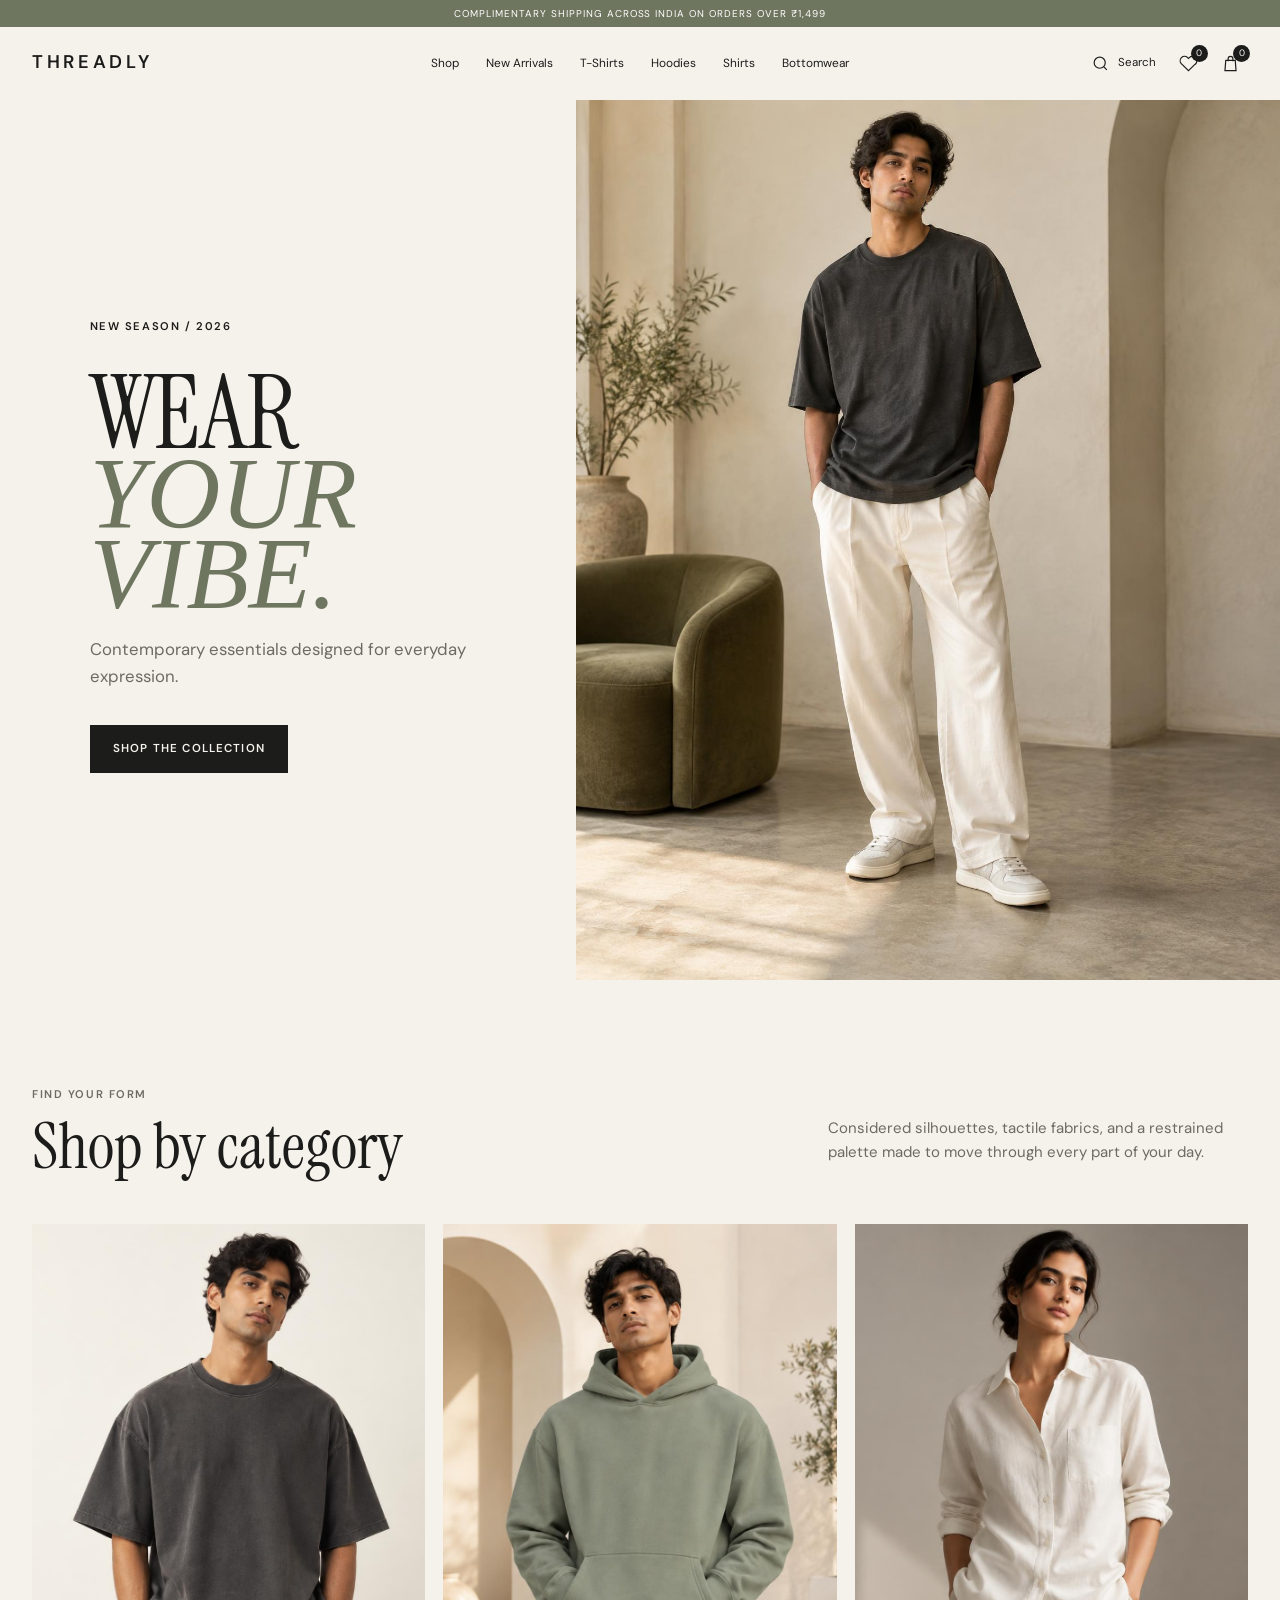
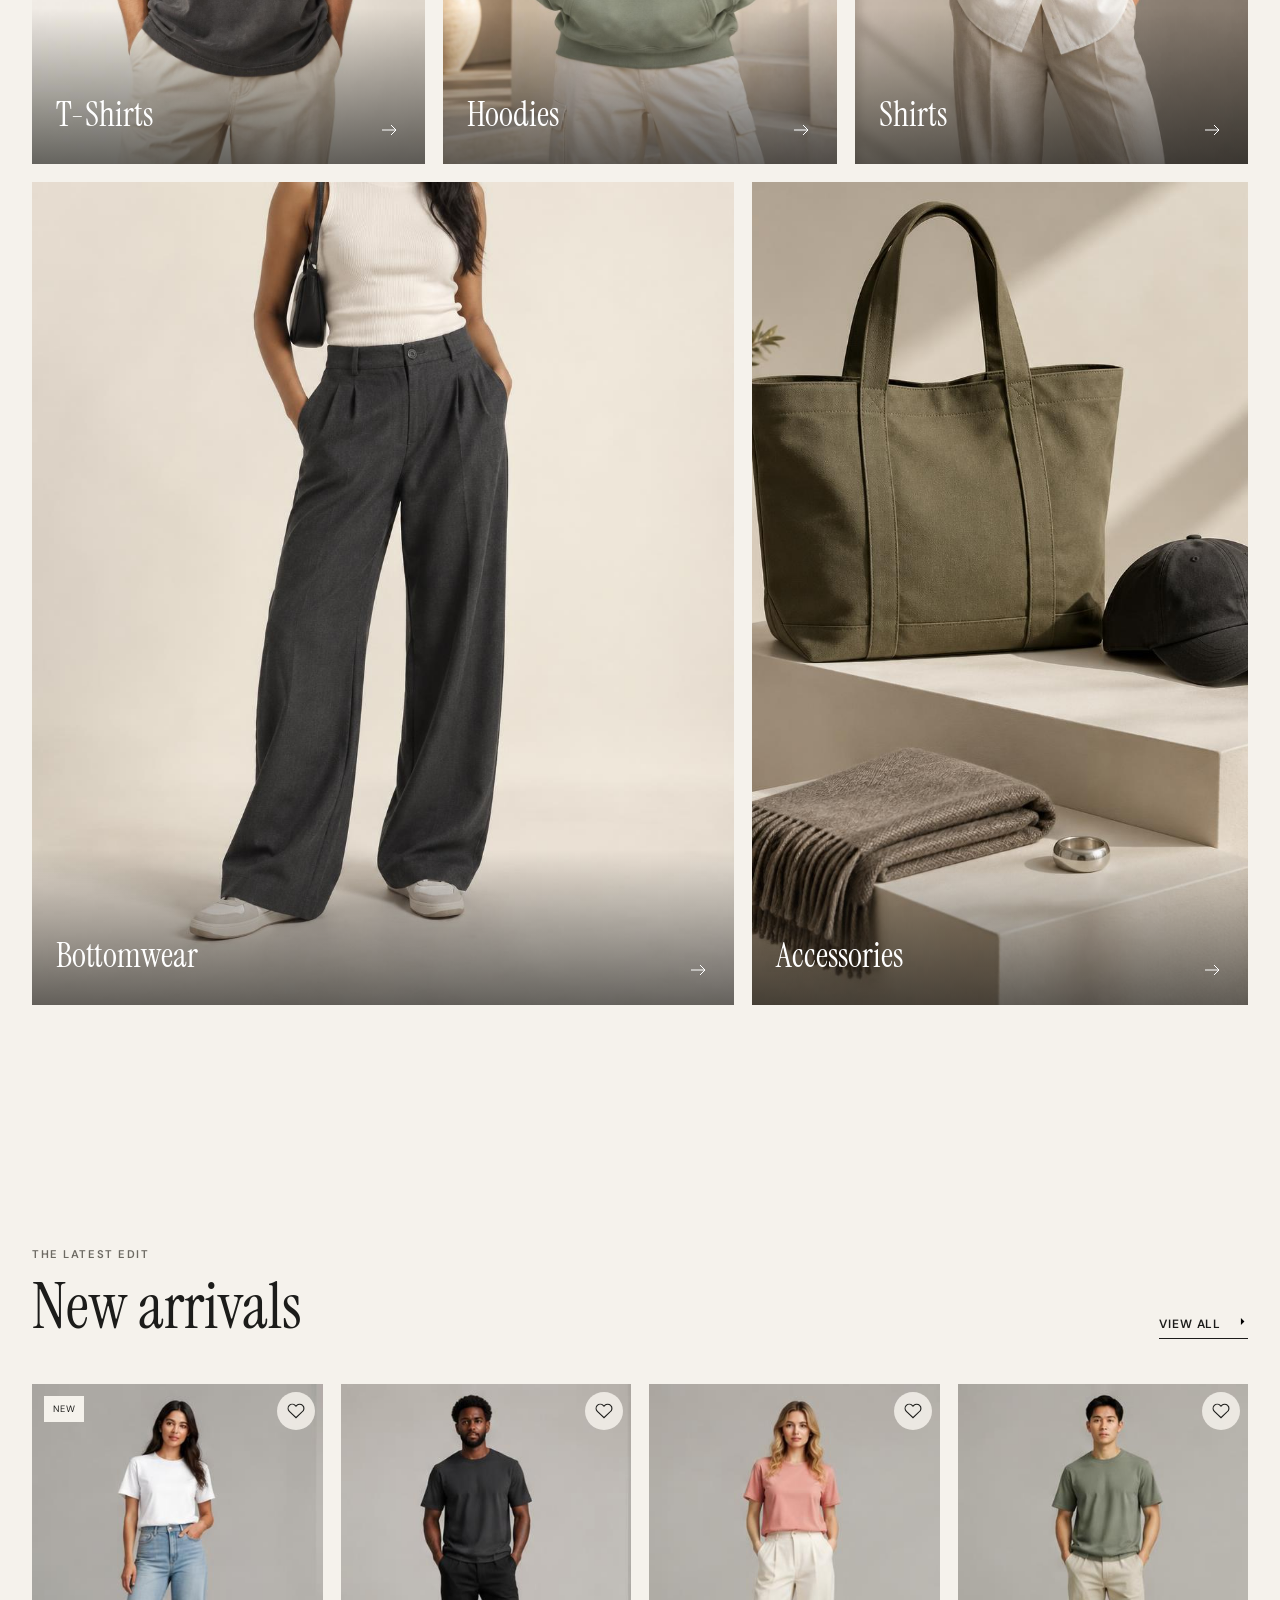
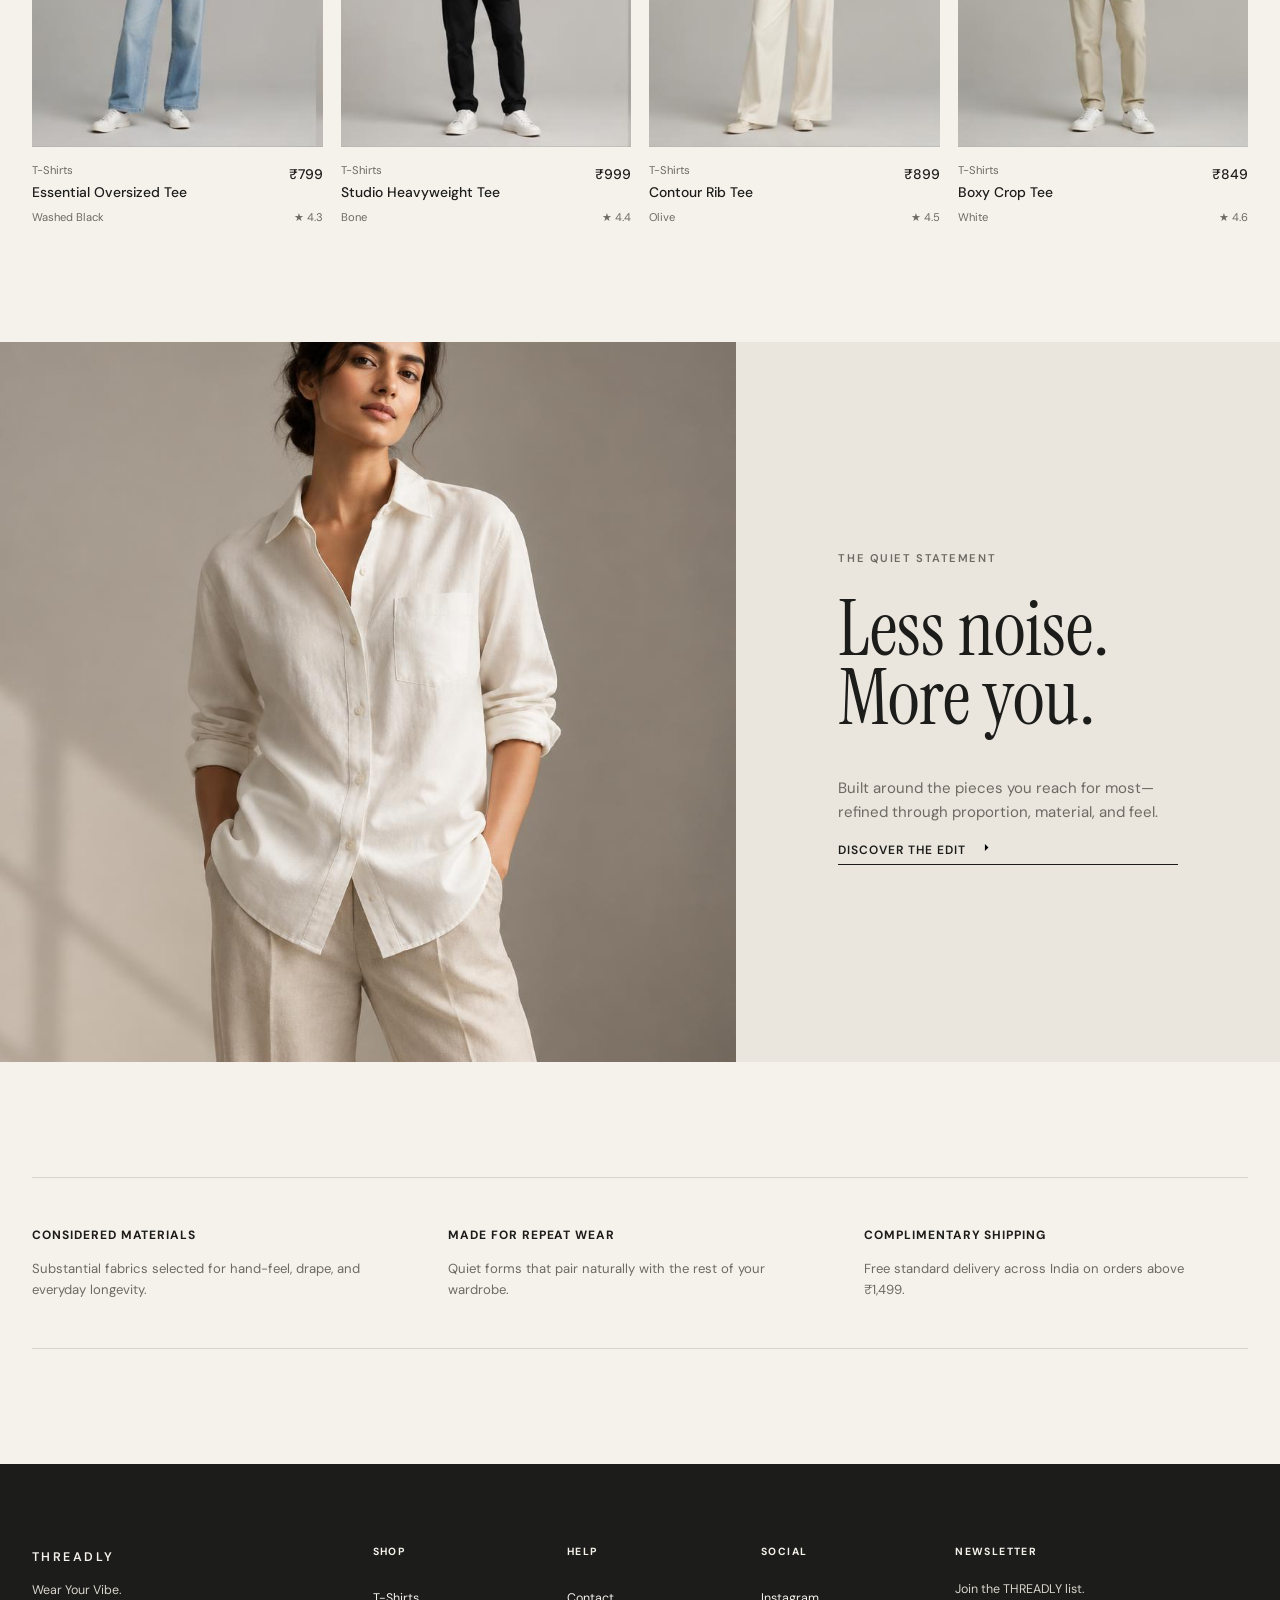
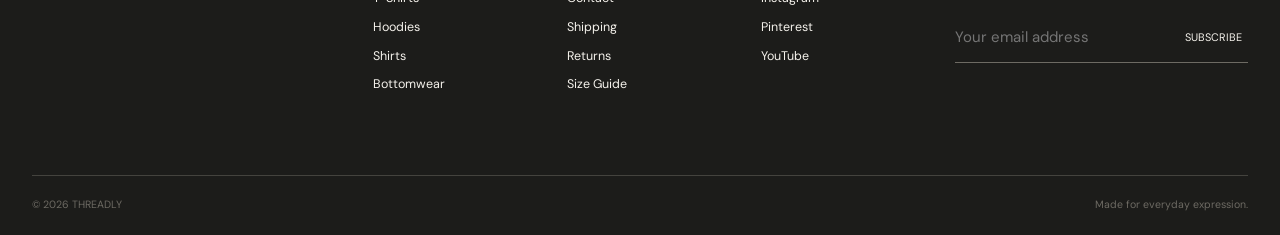
==== commit 8fbb4873: "initial commit" ====
--- a/index.html
+++ b/index.html
@@ -56,23 +56,23 @@
             </div>
         </section>
         <section class="section shell">
-            <div class("values">
-                <article class("value">
+            <div class="values">
+                <article class="value">
                     <h3>CONSIDERED MATERIALS</h3>
                     <p>Substantial fabrics selected for hand-feel, drape, and everyday longevity.</p>
                 </article>
-                <article class("value">
+                <article class="value">
                     <h3>MADE FOR REPEAT WEAR</h3>
                     <p>Quiet forms that pair naturally with the rest of your wardrobe.</p>
                 </article>
-                <article class("value">
+                <article class="value">
                     <h3>COMPLIMENTARY SHIPPING</h3>
                     <p>Free standard delivery across India on orders above ₹1,499.</p>
                 </article>
             </div>
         </section>
     </main>
-    <footer class("site-footer" data-site-footer></footer>
+    <footer class="site-footer" data-site-footer></footer>
     <script src="script.js"></script>
 </body>
 
